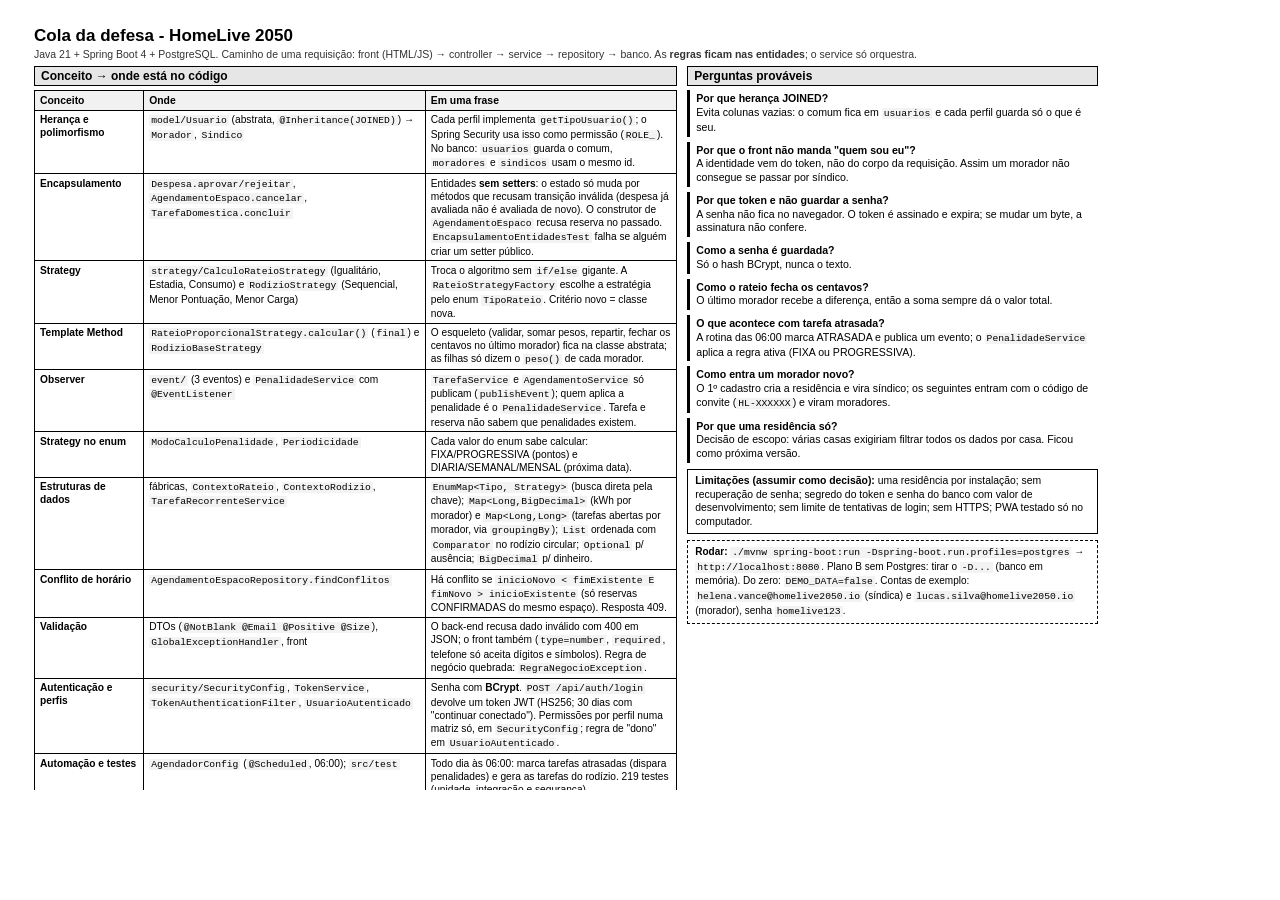
==== docs/cola-defesa.html @ 0076cd37 "feat: add one-page defense cheat sheet (concept to code map and likely questions) Co-Authored-By: Cl" ====
<!DOCTYPE html>
<html lang="pt-br">
<head>
<meta charset="UTF-8">
<title>HomeLive 2050 - Cola da defesa</title>
<style>
  @page { size: A4 landscape; margin: 0; }
  * { box-sizing: border-box; }
  body { margin: 0; font-family: Arial, Helvetica, sans-serif; color: #000; background: #fff; }
  .pagina { width: 297mm; height: 209mm; padding: 7mm 9mm 5mm; overflow: hidden; display: flex; flex-direction: column; }
  h1 { font-size: 17px; margin: 0; }
  .sub { font-size: 10.5px; margin: 2px 0 6px; color: #333; }
  .cols { display: grid; grid-template-columns: 61% 39%; gap: 10px; flex: 1; min-height: 0; }
  h2 { font-size: 12px; margin: 0 0 4px; padding: 2px 6px; background: #e6e6e6; border: 1px solid #000; }
  table { border-collapse: collapse; width: 100%; font-size: 10.2px; line-height: 1.28; }
  td, th { border: 1px solid #000; padding: 2.5px 5px; vertical-align: top; }
  th { background: #f1f1f1; text-align: left; font-size: 10.4px; }
  td.c { font-weight: bold; width: 17%; }
  code { font-family: Consolas, "Courier New", monospace; font-size: 9.7px; background: #f3f3f3; padding: 0 2px; }
  .qa { font-size: 10.6px; line-height: 1.3; }
  .qa p { margin: 0 0 5px; padding: 2px 6px; border-left: 3px solid #000; }
  .qa b { display: block; }
  .lim { margin-top: 6px; font-size: 10.4px; line-height: 1.32; border: 1px solid #000; padding: 4px 7px; }
  .rod { margin-top: 6px; font-size: 10px; line-height: 1.32; border: 1px dashed #000; padding: 4px 7px; }
</style>
</head>
<body>
<section class="pagina">
  <h1>Cola da defesa - HomeLive 2050</h1>
  <p class="sub">Java 21 + Spring Boot 4 + PostgreSQL. Caminho de uma requisição: front (HTML/JS) → controller → service → repository → banco. As <b>regras ficam nas entidades</b>; o service só orquestra.</p>

  <div class="cols">
    <div>
      <h2>Conceito → onde está no código</h2>
      <table>
        <tr><th>Conceito</th><th>Onde</th><th>Em uma frase</th></tr>
        <tr><td class="c">Herança e polimorfismo</td>
            <td><code>model/Usuario</code> (abstrata, <code>@Inheritance(JOINED)</code>) → <code>Morador</code>, <code>Sindico</code></td>
            <td>Cada perfil implementa <code>getTipoUsuario()</code>; o Spring Security usa isso como permissão (<code>ROLE_</code>). No banco: <code>usuarios</code> guarda o comum, <code>moradores</code> e <code>sindicos</code> usam o mesmo id.</td></tr>
        <tr><td class="c">Encapsulamento</td>
            <td><code>Despesa.aprovar/rejeitar</code>, <code>AgendamentoEspaco.cancelar</code>, <code>TarefaDomestica.concluir</code></td>
            <td>Entidades <b>sem setters</b>: o estado só muda por métodos que recusam transição inválida (despesa já avaliada não é avaliada de novo). O construtor de <code>AgendamentoEspaco</code> recusa reserva no passado. <code>EncapsulamentoEntidadesTest</code> falha se alguém criar um setter público.</td></tr>
        <tr><td class="c">Strategy</td>
            <td><code>strategy/CalculoRateioStrategy</code> (Igualitário, Estadia, Consumo) e <code>RodizioStrategy</code> (Sequencial, Menor Pontuação, Menor Carga)</td>
            <td>Troca o algoritmo sem <code>if/else</code> gigante. A <code>RateioStrategyFactory</code> escolhe a estratégia pelo enum <code>TipoRateio</code>. Critério novo = classe nova.</td></tr>
        <tr><td class="c">Template Method</td>
            <td><code>RateioProporcionalStrategy.calcular()</code> (<code>final</code>) e <code>RodizioBaseStrategy</code></td>
            <td>O esqueleto (validar, somar pesos, repartir, fechar os centavos no último morador) fica na classe abstrata; as filhas só dizem o <code>peso()</code> de cada morador.</td></tr>
        <tr><td class="c">Observer</td>
            <td><code>event/</code> (3 eventos) e <code>PenalidadeService</code> com <code>@EventListener</code></td>
            <td><code>TarefaService</code> e <code>AgendamentoService</code> só publicam (<code>publishEvent</code>); quem aplica a penalidade é o <code>PenalidadeService</code>. Tarefa e reserva não sabem que penalidades existem.</td></tr>
        <tr><td class="c">Strategy no enum</td>
            <td><code>ModoCalculoPenalidade</code>, <code>Periodicidade</code></td>
            <td>Cada valor do enum sabe calcular: FIXA/PROGRESSIVA (pontos) e DIARIA/SEMANAL/MENSAL (próxima data).</td></tr>
        <tr><td class="c">Estruturas de dados</td>
            <td>fábricas, <code>ContextoRateio</code>, <code>ContextoRodizio</code>, <code>TarefaRecorrenteService</code></td>
            <td><code>EnumMap&lt;Tipo, Strategy&gt;</code> (busca direta pela chave); <code>Map&lt;Long,BigDecimal&gt;</code> (kWh por morador) e <code>Map&lt;Long,Long&gt;</code> (tarefas abertas por morador, via <code>groupingBy</code>); <code>List</code> ordenada com <code>Comparator</code> no rodízio circular; <code>Optional</code> p/ ausência; <code>BigDecimal</code> p/ dinheiro.</td></tr>
        <tr><td class="c">Conflito de horário</td>
            <td><code>AgendamentoEspacoRepository.findConflitos</code></td>
            <td>Há conflito se <code>inicioNovo &lt; fimExistente E fimNovo &gt; inicioExistente</code> (só reservas CONFIRMADAS do mesmo espaço). Resposta 409.</td></tr>
        <tr><td class="c">Validação</td>
            <td>DTOs (<code>@NotBlank @Email @Positive @Size</code>), <code>GlobalExceptionHandler</code>, front</td>
            <td>O back-end recusa dado inválido com 400 em JSON; o front também (<code>type=number</code>, <code>required</code>, telefone só aceita dígitos e símbolos). Regra de negócio quebrada: <code>RegraNegocioException</code>.</td></tr>
        <tr><td class="c">Autenticação e perfis</td>
            <td><code>security/SecurityConfig</code>, <code>TokenService</code>, <code>TokenAuthenticationFilter</code>, <code>UsuarioAutenticado</code></td>
            <td>Senha com <b>BCrypt</b>. <code>POST /api/auth/login</code> devolve um token JWT (HS256; 30 dias com "continuar conectado"). Permissões por perfil numa matriz só, em <code>SecurityConfig</code>; regra de "dono" em <code>UsuarioAutenticado</code>.</td></tr>
        <tr><td class="c">Automação e testes</td>
            <td><code>AgendadorConfig</code> (<code>@Scheduled</code>, 06:00); <code>src/test</code></td>
            <td>Todo dia às 06:00: marca tarefas atrasadas (dispara penalidades) e gera as tarefas do rodízio. 219 testes (unidade, integração e segurança).</td></tr>
      </table>
    </div>

    <div>
      <h2>Perguntas prováveis</h2>
      <div class="qa">
        <p><b>Por que herança JOINED?</b>Evita colunas vazias: o comum fica em <code>usuarios</code> e cada perfil guarda só o que é seu.</p>
        <p><b>Por que o front não manda "quem sou eu"?</b>A identidade vem do token, não do corpo da requisição. Assim um morador não consegue se passar por síndico.</p>
        <p><b>Por que token e não guardar a senha?</b>A senha não fica no navegador. O token é assinado e expira; se mudar um byte, a assinatura não confere.</p>
        <p><b>Como a senha é guardada?</b>Só o hash BCrypt, nunca o texto.</p>
        <p><b>Como o rateio fecha os centavos?</b>O último morador recebe a diferença, então a soma sempre dá o valor total.</p>
        <p><b>O que acontece com tarefa atrasada?</b>A rotina das 06:00 marca ATRASADA e publica um evento; o <code>PenalidadeService</code> aplica a regra ativa (FIXA ou PROGRESSIVA).</p>
        <p><b>Como entra um morador novo?</b>O 1º cadastro cria a residência e vira síndico; os seguintes entram com o código de convite (<code>HL-XXXXXX</code>) e viram moradores.</p>
        <p><b>Por que uma residência só?</b>Decisão de escopo: várias casas exigiriam filtrar todos os dados por casa. Ficou como próxima versão.</p>
      </div>
      <div class="lim"><b>Limitações (assumir como decisão):</b> uma residência por instalação; sem recuperação de senha; segredo do token e senha do banco com valor de desenvolvimento; sem limite de tentativas de login; sem HTTPS; PWA testado só no computador.</div>
      <div class="rod"><b>Rodar:</b> <code>./mvnw spring-boot:run -Dspring-boot.run.profiles=postgres</code> → <code>http://localhost:8080</code>. Plano B sem Postgres: tirar o <code>-D...</code> (banco em memória). Do zero: <code>DEMO_DATA=false</code>. Contas de exemplo: <code>helena.vance@homelive2050.io</code> (síndica) e <code>lucas.silva@homelive2050.io</code> (morador), senha <code>homelive123</code>.</div>
    </div>
  </div>
</section>
</body>
</html>
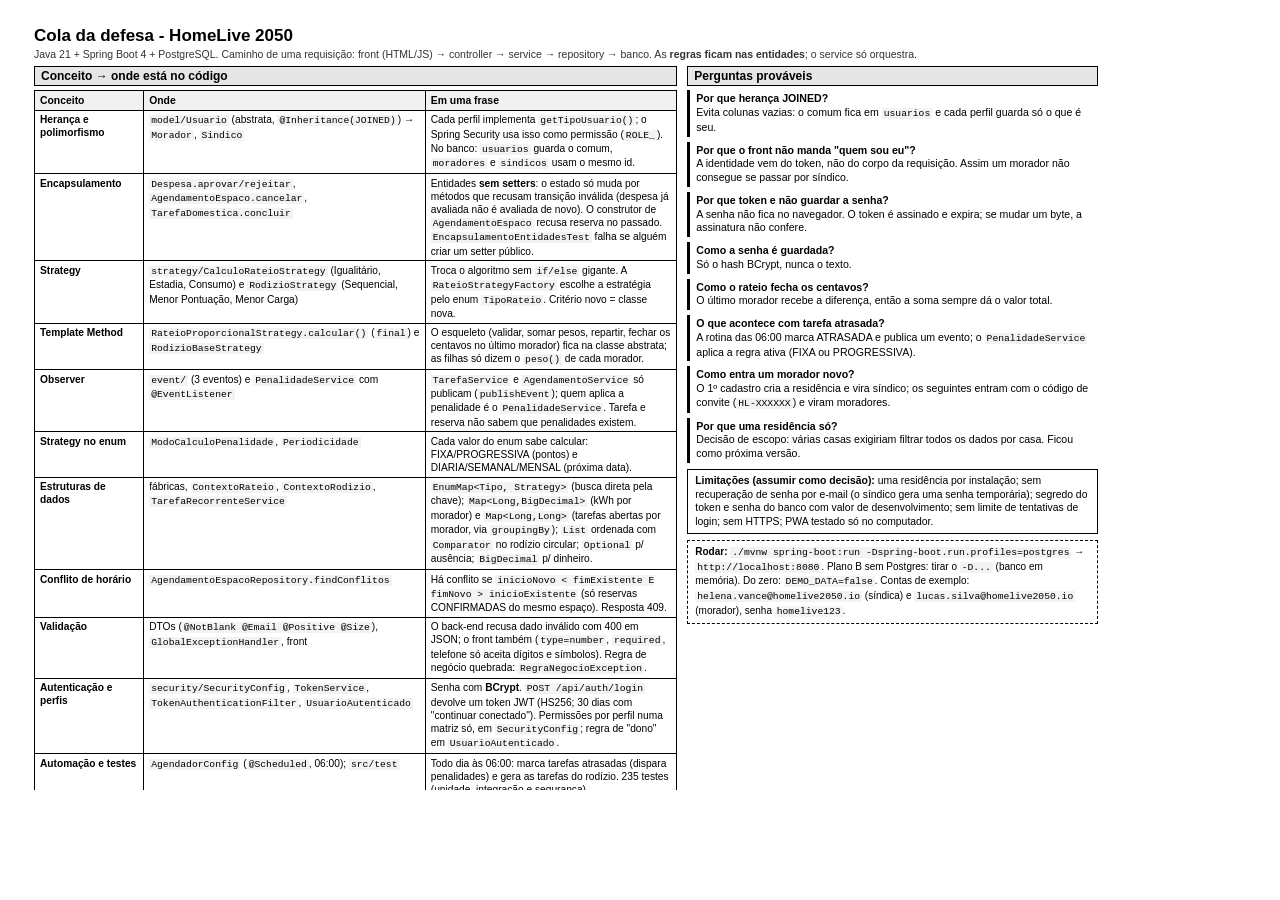
==== commit 9863e671: "fix: update docs, cheat sheet and demo script for the new password flow and test count Co-Authored-B" ====
--- a/docs/cola-defesa.html
+++ b/docs/cola-defesa.html
@@ -66,7 +66,7 @@
             <td>Senha com <b>BCrypt</b>. <code>POST /api/auth/login</code> devolve um token JWT (HS256; 30 dias com "continuar conectado"). Permissões por perfil numa matriz só, em <code>SecurityConfig</code>; regra de "dono" em <code>UsuarioAutenticado</code>.</td></tr>
         <tr><td class="c">Automação e testes</td>
             <td><code>AgendadorConfig</code> (<code>@Scheduled</code>, 06:00); <code>src/test</code></td>
-            <td>Todo dia às 06:00: marca tarefas atrasadas (dispara penalidades) e gera as tarefas do rodízio. 219 testes (unidade, integração e segurança).</td></tr>
+            <td>Todo dia às 06:00: marca tarefas atrasadas (dispara penalidades) e gera as tarefas do rodízio. 235 testes (unidade, integração e segurança).</td></tr>
       </table>
     </div>
 
@@ -82,7 +82,7 @@
         <p><b>Como entra um morador novo?</b>O 1º cadastro cria a residência e vira síndico; os seguintes entram com o código de convite (<code>HL-XXXXXX</code>) e viram moradores.</p>
         <p><b>Por que uma residência só?</b>Decisão de escopo: várias casas exigiriam filtrar todos os dados por casa. Ficou como próxima versão.</p>
       </div>
-      <div class="lim"><b>Limitações (assumir como decisão):</b> uma residência por instalação; sem recuperação de senha; segredo do token e senha do banco com valor de desenvolvimento; sem limite de tentativas de login; sem HTTPS; PWA testado só no computador.</div>
+      <div class="lim"><b>Limitações (assumir como decisão):</b> uma residência por instalação; sem recuperação de senha por e-mail (o síndico gera uma senha temporária); segredo do token e senha do banco com valor de desenvolvimento; sem limite de tentativas de login; sem HTTPS; PWA testado só no computador.</div>
       <div class="rod"><b>Rodar:</b> <code>./mvnw spring-boot:run -Dspring-boot.run.profiles=postgres</code> → <code>http://localhost:8080</code>. Plano B sem Postgres: tirar o <code>-D...</code> (banco em memória). Do zero: <code>DEMO_DATA=false</code>. Contas de exemplo: <code>helena.vance@homelive2050.io</code> (síndica) e <code>lucas.silva@homelive2050.io</code> (morador), senha <code>homelive123</code>.</div>
     </div>
   </div>
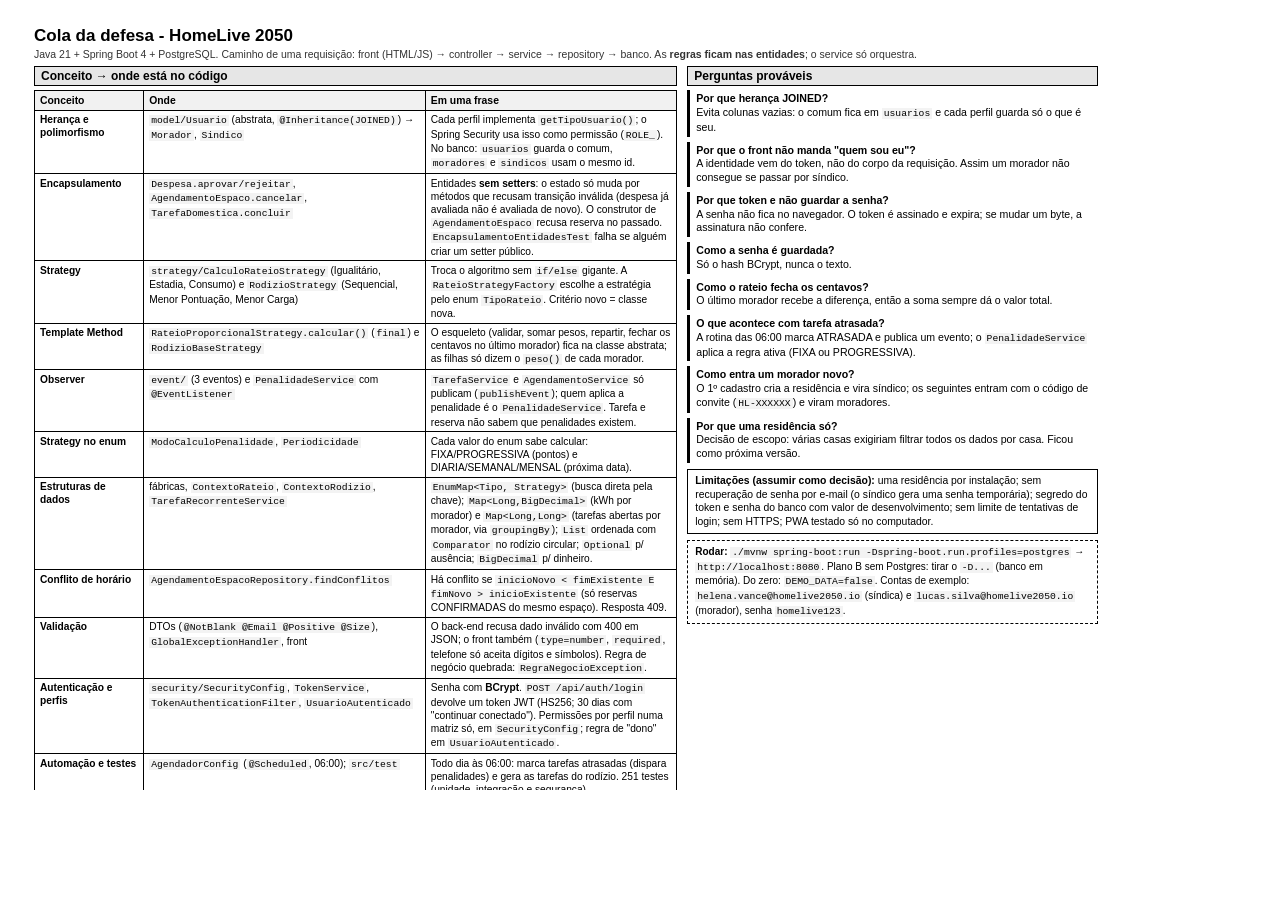
==== commit e4b43272: "fix: update docs and cheat sheet for resident management, monthly schedules and test count Co-Author" ====
--- a/docs/cola-defesa.html
+++ b/docs/cola-defesa.html
@@ -66,7 +66,7 @@
             <td>Senha com <b>BCrypt</b>. <code>POST /api/auth/login</code> devolve um token JWT (HS256; 30 dias com "continuar conectado"). Permissões por perfil numa matriz só, em <code>SecurityConfig</code>; regra de "dono" em <code>UsuarioAutenticado</code>.</td></tr>
         <tr><td class="c">Automação e testes</td>
             <td><code>AgendadorConfig</code> (<code>@Scheduled</code>, 06:00); <code>src/test</code></td>
-            <td>Todo dia às 06:00: marca tarefas atrasadas (dispara penalidades) e gera as tarefas do rodízio. 235 testes (unidade, integração e segurança).</td></tr>
+            <td>Todo dia às 06:00: marca tarefas atrasadas (dispara penalidades) e gera as tarefas do rodízio. 251 testes (unidade, integração e segurança).</td></tr>
       </table>
     </div>
 
